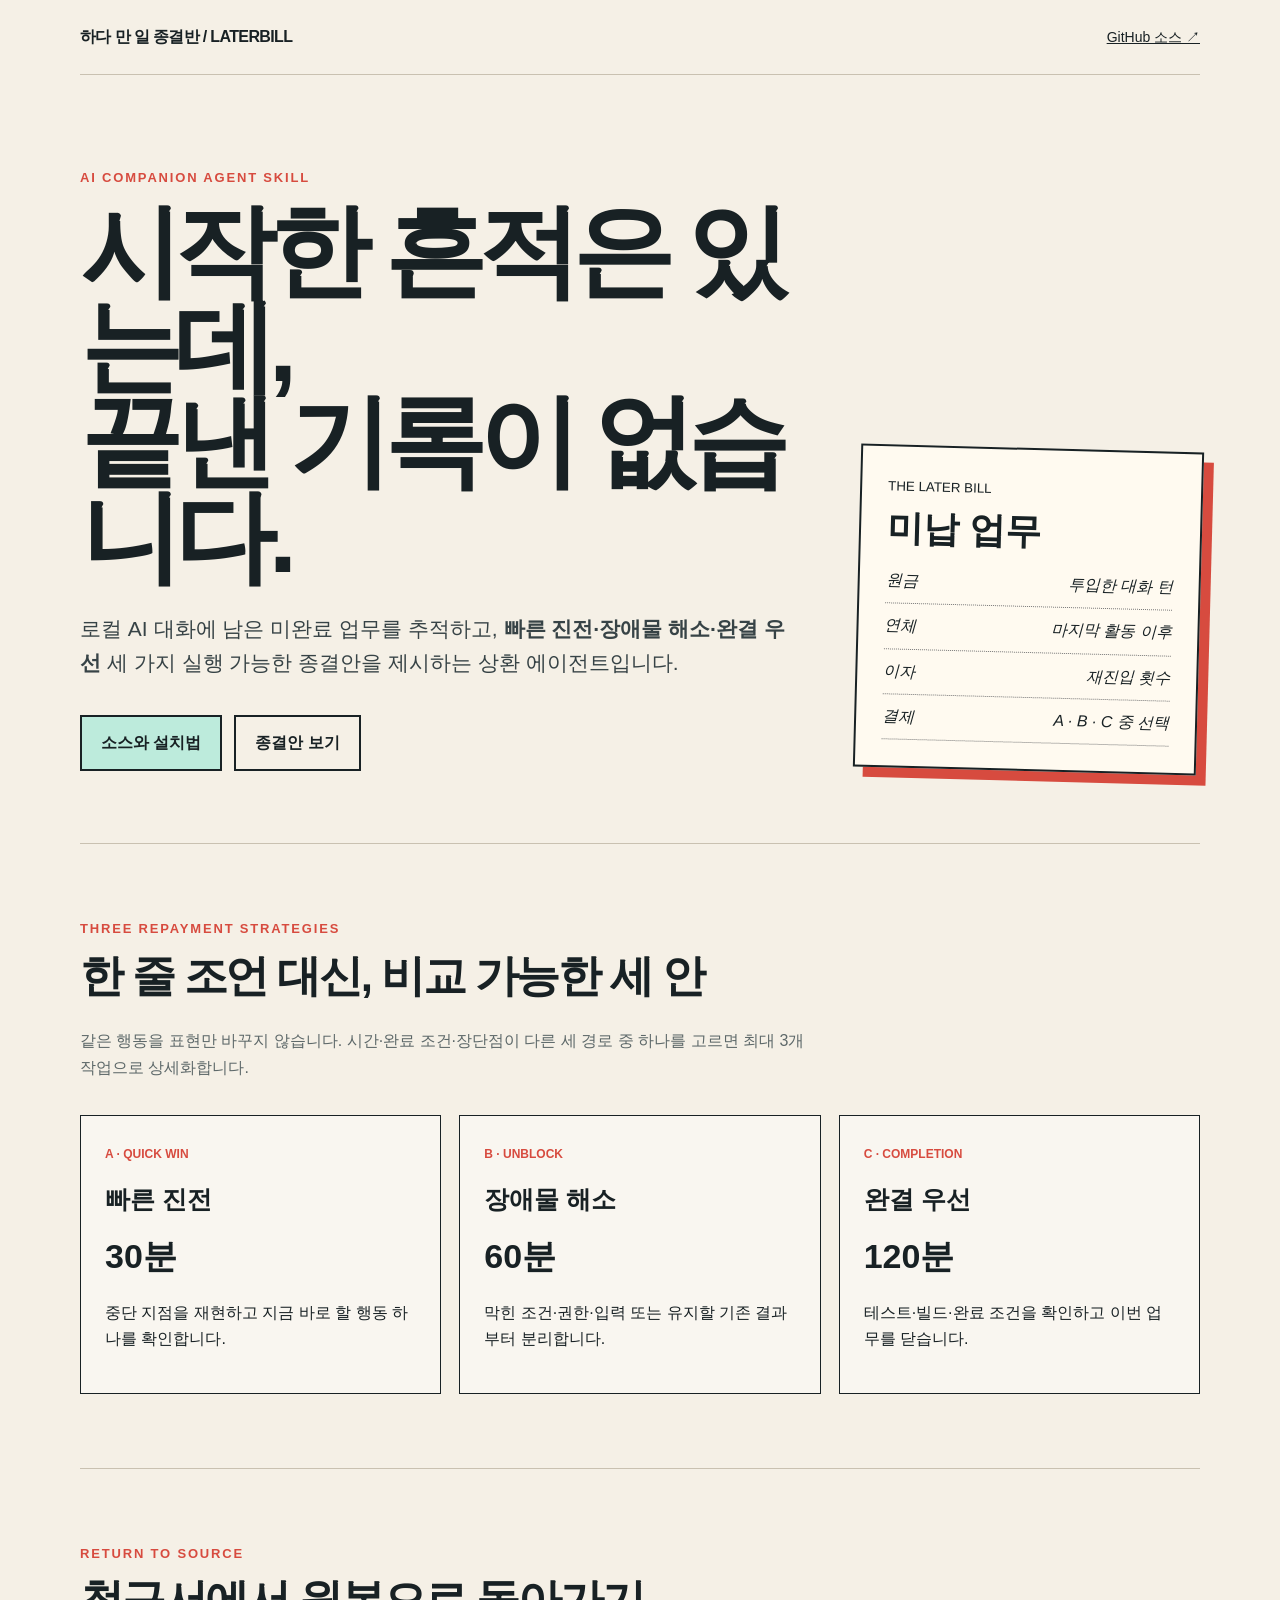
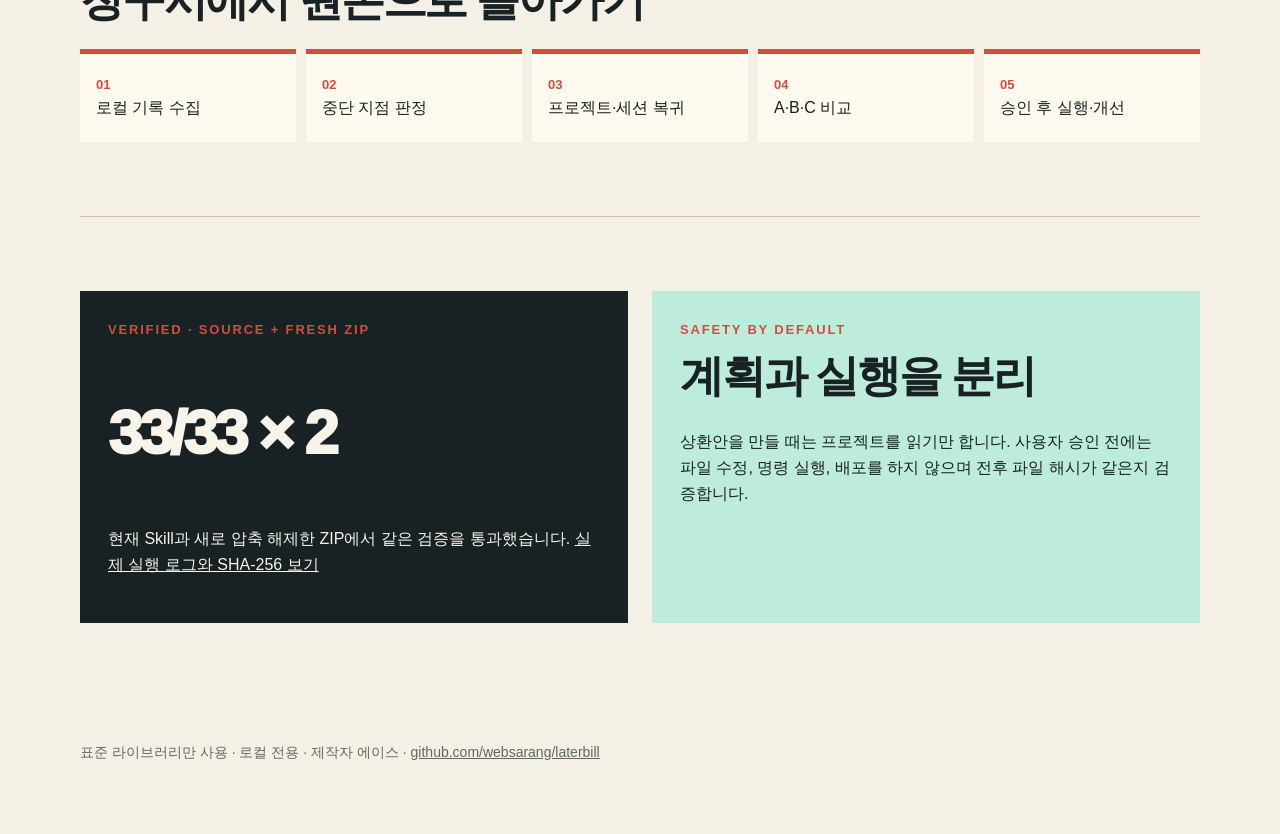
==== docs/index.html @ 199f3fdb "Publish Laterbill skillthon submission" ====
<!doctype html>
<html lang="ko">
<head>
  <meta charset="utf-8">
  <meta name="viewport" content="width=device-width,initial-scale=1">
  <meta name="description" content="로컬 AI 대화에 남은 미완료 업무를 추적하고, 세 가지 실행 가능한 종결안을 제시하는 상환 에이전트">
  <title>하다 만 일 종결반 · Laterbill</title>
  <style>
    :root{--ink:#182124;--paper:#f5f0e6;--red:#d74b3f;--mint:#bdebdc;--line:#c9c1b1;--muted:#5d6869}
    *{box-sizing:border-box}body{margin:0;background:var(--paper);color:var(--ink);font-family:"Pretendard","Noto Sans KR","Malgun Gothic",sans-serif;line-height:1.65}
    a{color:inherit}.wrap{width:min(1120px,calc(100% - 40px));margin:auto}.nav{display:flex;justify-content:space-between;align-items:center;padding:24px 0;border-bottom:1px solid var(--line)}
    .brand{font-weight:900;letter-spacing:-.04em}.nav a{font-size:14px}.hero{padding:92px 0 72px;display:grid;grid-template-columns:1.35fr .65fr;gap:64px;align-items:end}
    .eyebrow{font-size:13px;font-weight:800;letter-spacing:.14em;text-transform:uppercase;color:var(--red)}h1{font-size:clamp(52px,8vw,104px);line-height:.93;letter-spacing:-.075em;margin:14px 0 28px}
    .lead{font-size:21px;max-width:720px;color:#374346}.receipt{border:2px solid var(--ink);padding:26px;background:#fffaf0;box-shadow:10px 10px 0 var(--red);transform:rotate(1.5deg)}
    .receipt b{font-size:36px;display:block}.receipt span{display:flex;justify-content:space-between;border-bottom:1px dotted #777;padding:9px 0}.cta{display:flex;gap:12px;margin-top:34px;flex-wrap:wrap}.btn{padding:13px 19px;border:2px solid var(--ink);text-decoration:none;font-weight:800;background:var(--mint)}.btn.alt{background:transparent}
    section{padding:74px 0;border-top:1px solid var(--line)}h2{font-size:44px;letter-spacing:-.05em;margin:0 0 12px}.sub{color:var(--muted);max-width:740px;margin-bottom:34px}.grid3{display:grid;grid-template-columns:repeat(3,1fr);gap:18px}.card{border:1.5px solid var(--ink);padding:24px;background:rgba(255,255,255,.38)}.card .tag{font-size:12px;font-weight:900;color:var(--red)}.card h3{font-size:25px;margin:12px 0 8px}.card strong{font-size:34px}
    .flow{display:grid;grid-template-columns:repeat(5,1fr);gap:10px}.step{padding:20px 16px;border-top:5px solid var(--red);background:#fffaf0}.step b{display:block;font-size:13px;color:var(--red)}
    .proof{display:grid;grid-template-columns:1fr 1fr;gap:24px}.panel{padding:28px;background:var(--ink);color:#f8f4ea}.panel.light{background:var(--mint);color:var(--ink)}pre{white-space:pre-wrap;margin:0;font:14px/1.7 Consolas,monospace}.metric{font-size:62px;line-height:1;font-weight:950;letter-spacing:-.06em}
    footer{padding:44px 0 70px;color:var(--muted);font-size:14px}@media(max-width:800px){.hero,.proof{grid-template-columns:1fr}.grid3,.flow{grid-template-columns:1fr}.hero{padding-top:56px}h1{font-size:58px}}
  </style>
</head>
<body>
  <div class="wrap">
    <nav class="nav"><div class="brand">하다 만 일 종결반 / LATERBILL</div><a href="https://github.com/websarang/laterbill">GitHub 소스 ↗</a></nav>
    <header class="hero">
      <div><div class="eyebrow">AI Companion Agent Skill</div><h1>시작한 흔적은 있는데,<br>끝낸 기록이 없습니다.</h1><p class="lead">로컬 AI 대화에 남은 미완료 업무를 추적하고, <b>빠른 진전·장애물 해소·완결 우선</b> 세 가지 실행 가능한 종결안을 제시하는 상환 에이전트입니다.</p><div class="cta"><a class="btn" href="https://github.com/websarang/laterbill">소스와 설치법</a><a class="btn alt" href="evidence.html?slide=3">종결안 보기</a></div></div>
      <aside class="receipt"><small>THE LATER BILL</small><b>미납 업무</b><span><i>원금</i><em>투입한 대화 턴</em></span><span><i>연체</i><em>마지막 활동 이후</em></span><span><i>이자</i><em>재진입 횟수</em></span><span><i>결제</i><em>A · B · C 중 선택</em></span></aside>
    </header>
    <section><div class="eyebrow">Three repayment strategies</div><h2>한 줄 조언 대신, 비교 가능한 세 안</h2><p class="sub">같은 행동을 표현만 바꾸지 않습니다. 시간·완료 조건·장단점이 다른 세 경로 중 하나를 고르면 최대 3개 작업으로 상세화합니다.</p><div class="grid3"><article class="card"><span class="tag">A · QUICK WIN</span><h3>빠른 진전</h3><strong>30분</strong><p>중단 지점을 재현하고 지금 바로 할 행동 하나를 확인합니다.</p></article><article class="card"><span class="tag">B · UNBLOCK</span><h3>장애물 해소</h3><strong>60분</strong><p>막힌 조건·권한·입력 또는 유지할 기존 결과부터 분리합니다.</p></article><article class="card"><span class="tag">C · COMPLETION</span><h3>완결 우선</h3><strong>120분</strong><p>테스트·빌드·완료 조건을 확인하고 이번 업무를 닫습니다.</p></article></div></section>
    <section><div class="eyebrow">Return to source</div><h2>청구서에서 원본으로 돌아가기</h2><div class="flow"><div class="step"><b>01</b>로컬 기록 수집</div><div class="step"><b>02</b>중단 지점 판정</div><div class="step"><b>03</b>프로젝트·세션 복귀</div><div class="step"><b>04</b>A·B·C 비교</div><div class="step"><b>05</b>승인 후 실행·개선</div></div></section>
    <section><div class="proof"><div class="panel"><div class="eyebrow">VERIFIED · SOURCE + FRESH ZIP</div><p class="metric">33/33 × 2</p><p>현재 Skill과 새로 압축 해제한 ZIP에서 같은 검증을 통과했습니다. <a href="assets/proof/release-verification.txt">실제 실행 로그와 SHA-256 보기</a></p></div><div class="panel light"><div class="eyebrow">SAFETY BY DEFAULT</div><h2>계획과 실행을 분리</h2><p>상환안을 만들 때는 프로젝트를 읽기만 합니다. 사용자 승인 전에는 파일 수정, 명령 실행, 배포를 하지 않으며 전후 파일 해시가 같은지 검증합니다.</p></div></div></section>
    <footer>표준 라이브러리만 사용 · 로컬 전용 · 제작자 에이스 · <a href="https://github.com/websarang/laterbill">github.com/websarang/laterbill</a></footer>
  </div>
</body>
</html>
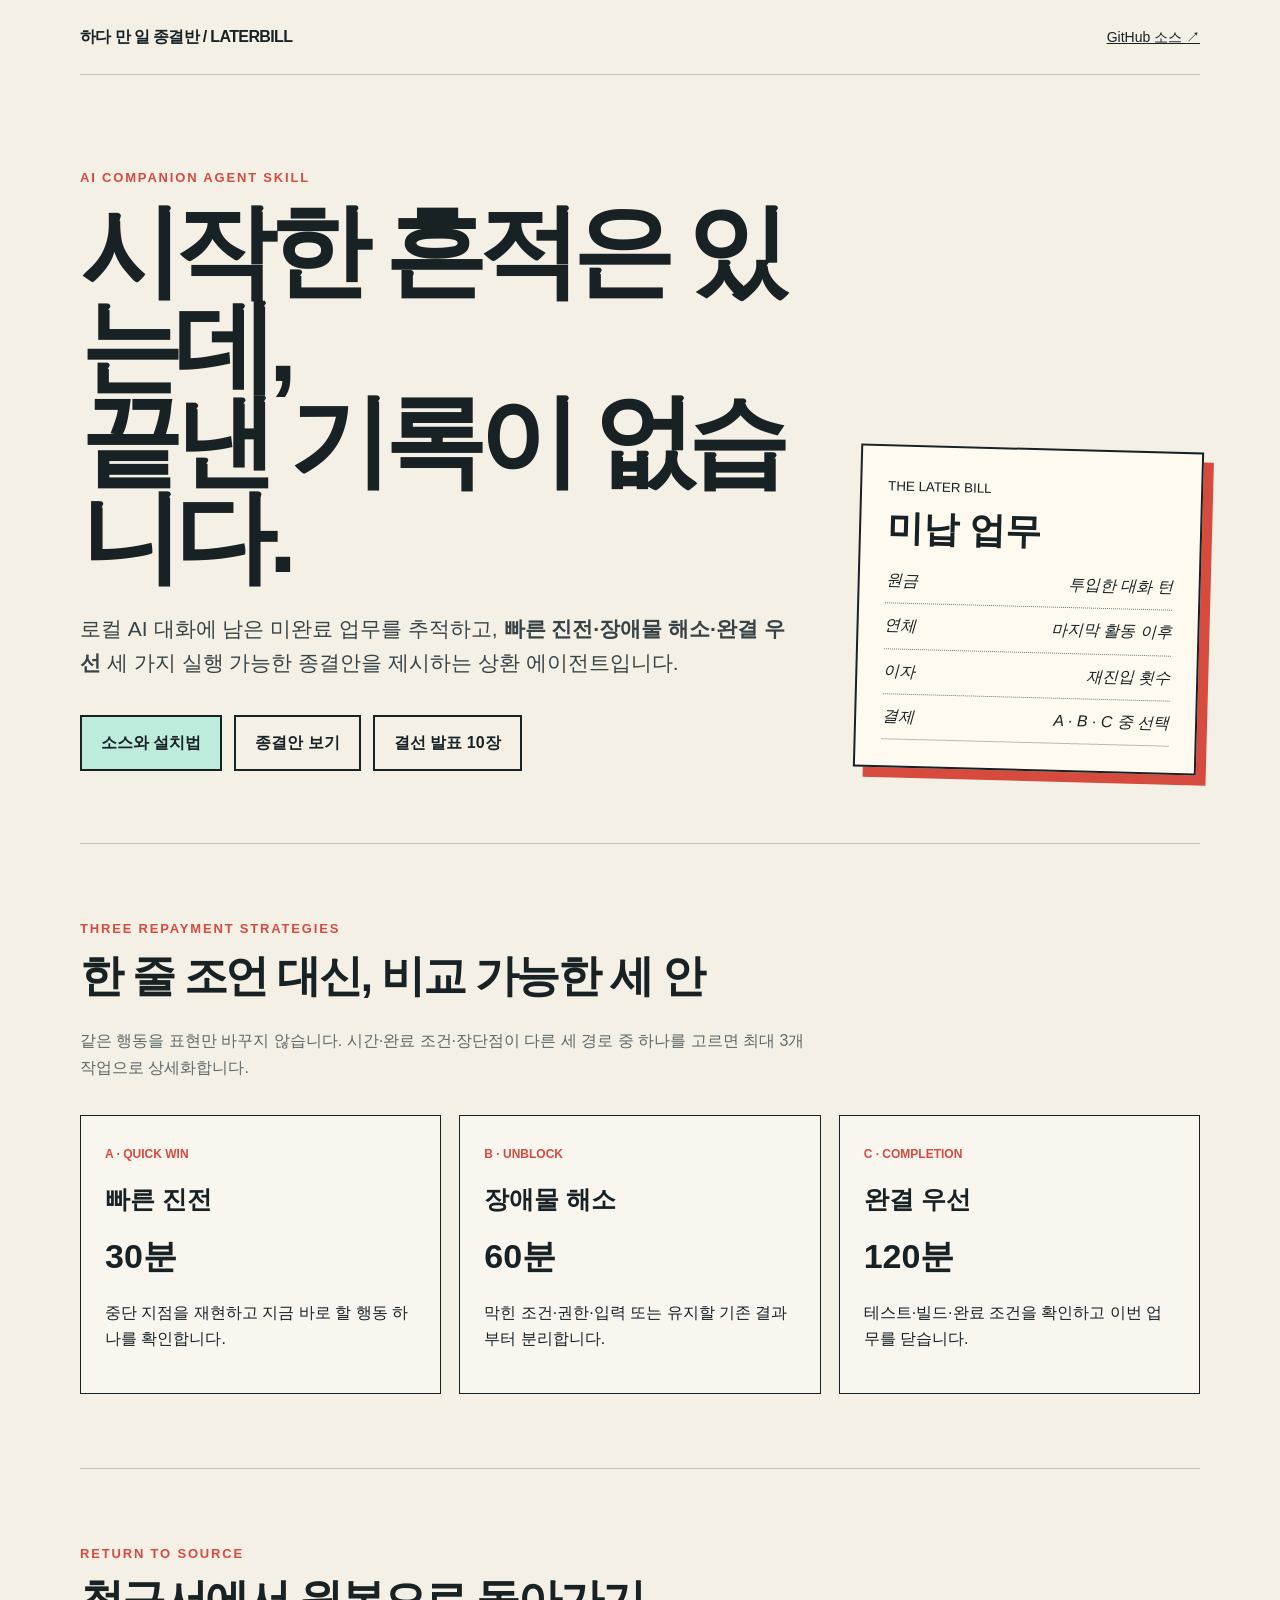
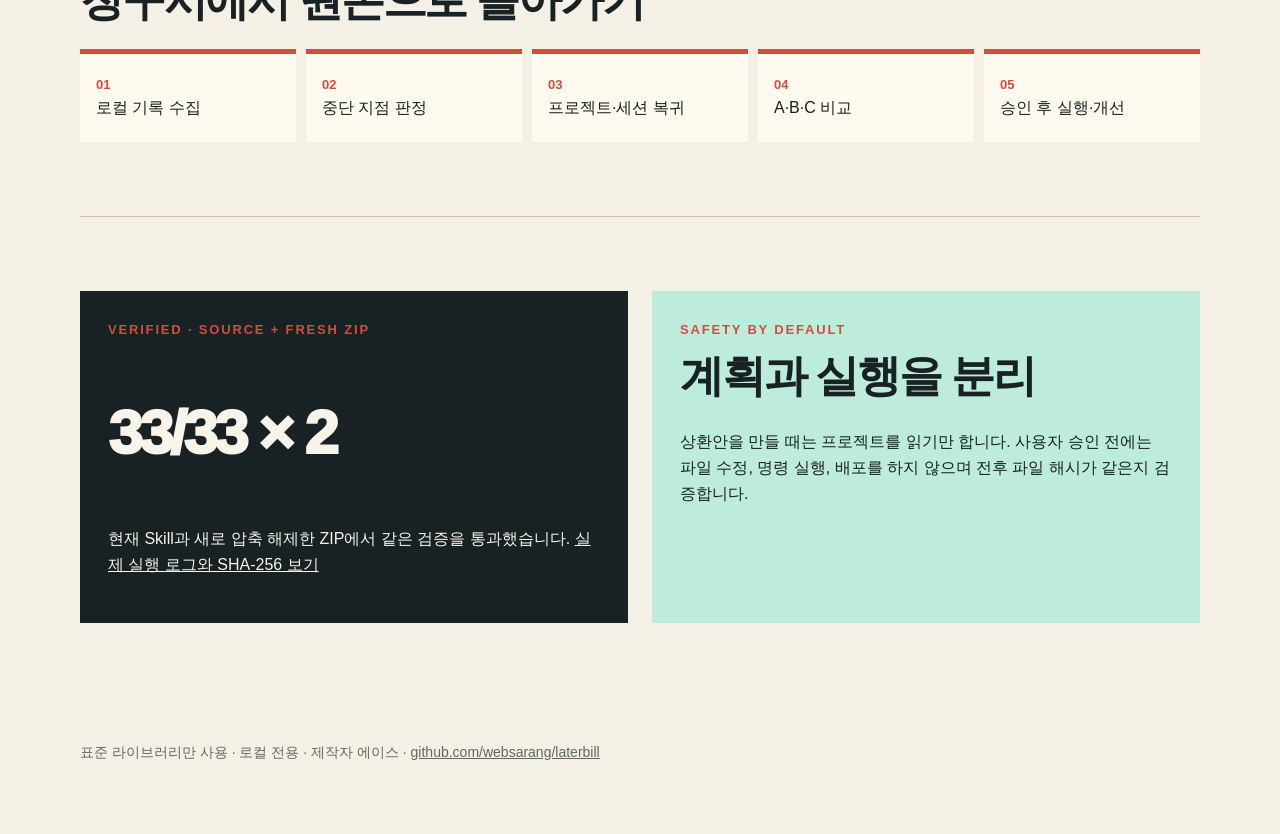
==== commit 867715ec: "docs: publish Laterbill finalist presentation" ====
--- a/docs/index.html
+++ b/docs/index.html
@@ -23,7 +23,7 @@
   <div class="wrap">
     <nav class="nav"><div class="brand">하다 만 일 종결반 / LATERBILL</div><a href="https://github.com/websarang/laterbill">GitHub 소스 ↗</a></nav>
     <header class="hero">
-      <div><div class="eyebrow">AI Companion Agent Skill</div><h1>시작한 흔적은 있는데,<br>끝낸 기록이 없습니다.</h1><p class="lead">로컬 AI 대화에 남은 미완료 업무를 추적하고, <b>빠른 진전·장애물 해소·완결 우선</b> 세 가지 실행 가능한 종결안을 제시하는 상환 에이전트입니다.</p><div class="cta"><a class="btn" href="https://github.com/websarang/laterbill">소스와 설치법</a><a class="btn alt" href="evidence.html?slide=3">종결안 보기</a></div></div>
+      <div><div class="eyebrow">AI Companion Agent Skill</div><h1>시작한 흔적은 있는데,<br>끝낸 기록이 없습니다.</h1><p class="lead">로컬 AI 대화에 남은 미완료 업무를 추적하고, <b>빠른 진전·장애물 해소·완결 우선</b> 세 가지 실행 가능한 종결안을 제시하는 상환 에이전트입니다.</p><div class="cta"><a class="btn" href="https://github.com/websarang/laterbill">소스와 설치법</a><a class="btn alt" href="evidence.html?slide=3">종결안 보기</a><a class="btn alt" href="presentation/">결선 발표 10장</a></div></div>
       <aside class="receipt"><small>THE LATER BILL</small><b>미납 업무</b><span><i>원금</i><em>투입한 대화 턴</em></span><span><i>연체</i><em>마지막 활동 이후</em></span><span><i>이자</i><em>재진입 횟수</em></span><span><i>결제</i><em>A · B · C 중 선택</em></span></aside>
     </header>
     <section><div class="eyebrow">Three repayment strategies</div><h2>한 줄 조언 대신, 비교 가능한 세 안</h2><p class="sub">같은 행동을 표현만 바꾸지 않습니다. 시간·완료 조건·장단점이 다른 세 경로 중 하나를 고르면 최대 3개 작업으로 상세화합니다.</p><div class="grid3"><article class="card"><span class="tag">A · QUICK WIN</span><h3>빠른 진전</h3><strong>30분</strong><p>중단 지점을 재현하고 지금 바로 할 행동 하나를 확인합니다.</p></article><article class="card"><span class="tag">B · UNBLOCK</span><h3>장애물 해소</h3><strong>60분</strong><p>막힌 조건·권한·입력 또는 유지할 기존 결과부터 분리합니다.</p></article><article class="card"><span class="tag">C · COMPLETION</span><h3>완결 우선</h3><strong>120분</strong><p>테스트·빌드·완료 조건을 확인하고 이번 업무를 닫습니다.</p></article></div></section>
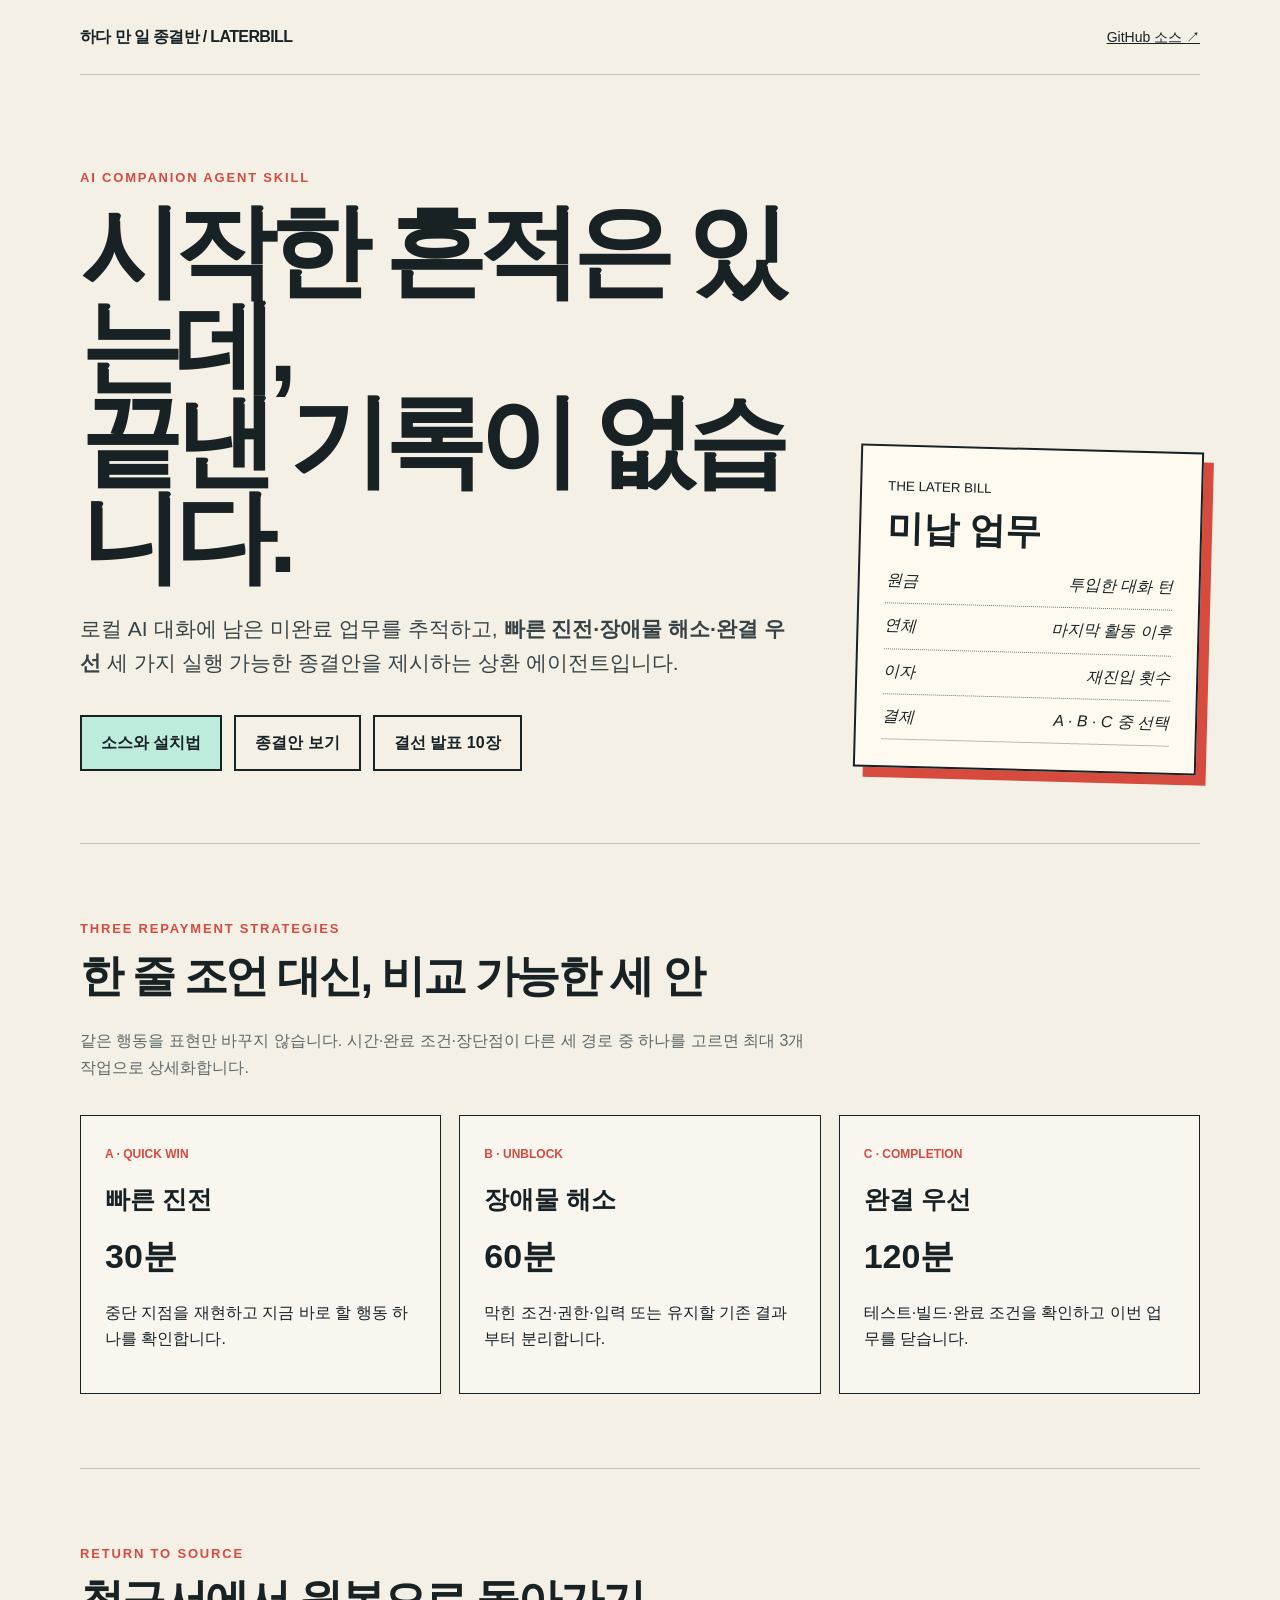
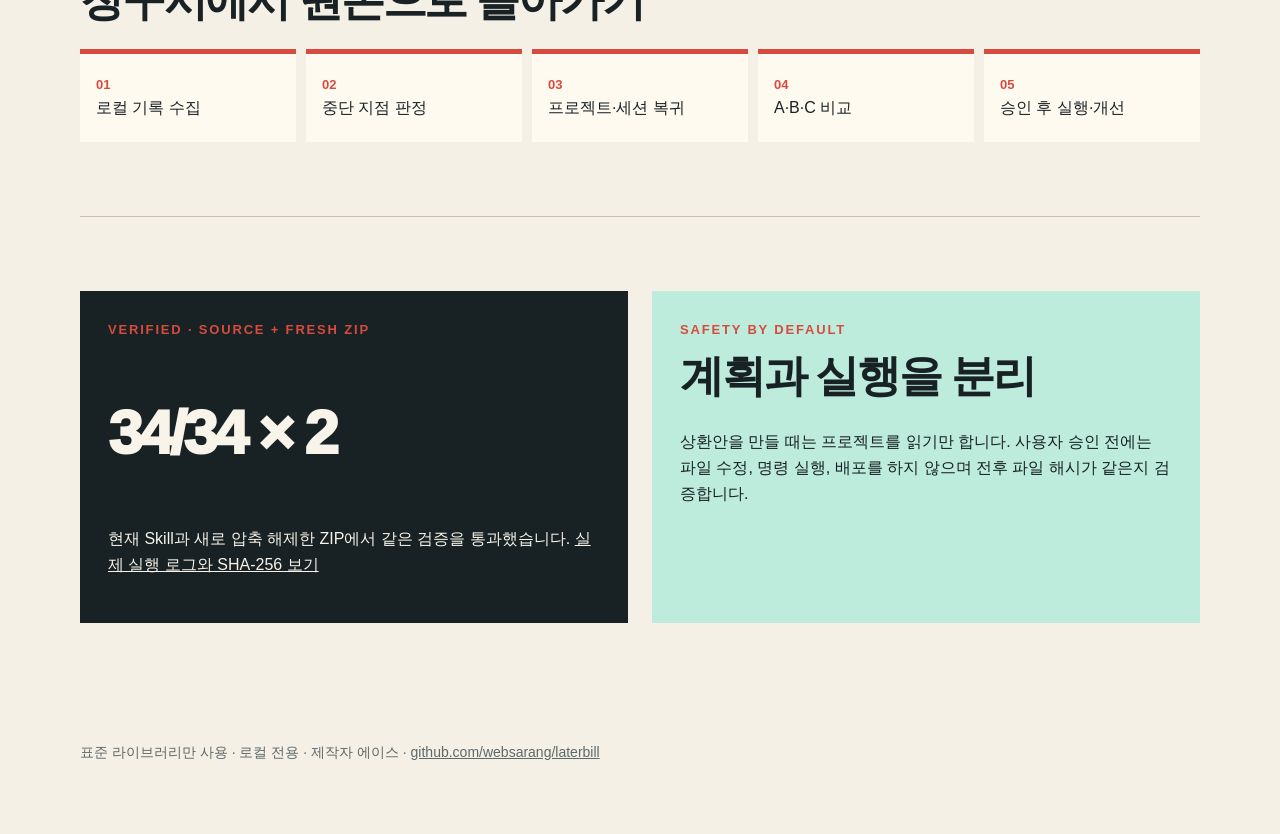
==== commit a0da6057: "feat: add automatic and manual bill issuance" ====
--- a/docs/index.html
+++ b/docs/index.html
@@ -28,7 +28,7 @@
     </header>
     <section><div class="eyebrow">Three repayment strategies</div><h2>한 줄 조언 대신, 비교 가능한 세 안</h2><p class="sub">같은 행동을 표현만 바꾸지 않습니다. 시간·완료 조건·장단점이 다른 세 경로 중 하나를 고르면 최대 3개 작업으로 상세화합니다.</p><div class="grid3"><article class="card"><span class="tag">A · QUICK WIN</span><h3>빠른 진전</h3><strong>30분</strong><p>중단 지점을 재현하고 지금 바로 할 행동 하나를 확인합니다.</p></article><article class="card"><span class="tag">B · UNBLOCK</span><h3>장애물 해소</h3><strong>60분</strong><p>막힌 조건·권한·입력 또는 유지할 기존 결과부터 분리합니다.</p></article><article class="card"><span class="tag">C · COMPLETION</span><h3>완결 우선</h3><strong>120분</strong><p>테스트·빌드·완료 조건을 확인하고 이번 업무를 닫습니다.</p></article></div></section>
     <section><div class="eyebrow">Return to source</div><h2>청구서에서 원본으로 돌아가기</h2><div class="flow"><div class="step"><b>01</b>로컬 기록 수집</div><div class="step"><b>02</b>중단 지점 판정</div><div class="step"><b>03</b>프로젝트·세션 복귀</div><div class="step"><b>04</b>A·B·C 비교</div><div class="step"><b>05</b>승인 후 실행·개선</div></div></section>
-    <section><div class="proof"><div class="panel"><div class="eyebrow">VERIFIED · SOURCE + FRESH ZIP</div><p class="metric">33/33 × 2</p><p>현재 Skill과 새로 압축 해제한 ZIP에서 같은 검증을 통과했습니다. <a href="assets/proof/release-verification.txt">실제 실행 로그와 SHA-256 보기</a></p></div><div class="panel light"><div class="eyebrow">SAFETY BY DEFAULT</div><h2>계획과 실행을 분리</h2><p>상환안을 만들 때는 프로젝트를 읽기만 합니다. 사용자 승인 전에는 파일 수정, 명령 실행, 배포를 하지 않으며 전후 파일 해시가 같은지 검증합니다.</p></div></div></section>
+    <section><div class="proof"><div class="panel"><div class="eyebrow">VERIFIED · SOURCE + FRESH ZIP</div><p class="metric">34/34 × 2</p><p>현재 Skill과 새로 압축 해제한 ZIP에서 같은 검증을 통과했습니다. <a href="assets/proof/release-verification.txt">실제 실행 로그와 SHA-256 보기</a></p></div><div class="panel light"><div class="eyebrow">SAFETY BY DEFAULT</div><h2>계획과 실행을 분리</h2><p>상환안을 만들 때는 프로젝트를 읽기만 합니다. 사용자 승인 전에는 파일 수정, 명령 실행, 배포를 하지 않으며 전후 파일 해시가 같은지 검증합니다.</p></div></div></section>
     <footer>표준 라이브러리만 사용 · 로컬 전용 · 제작자 에이스 · <a href="https://github.com/websarang/laterbill">github.com/websarang/laterbill</a></footer>
   </div>
 </body>
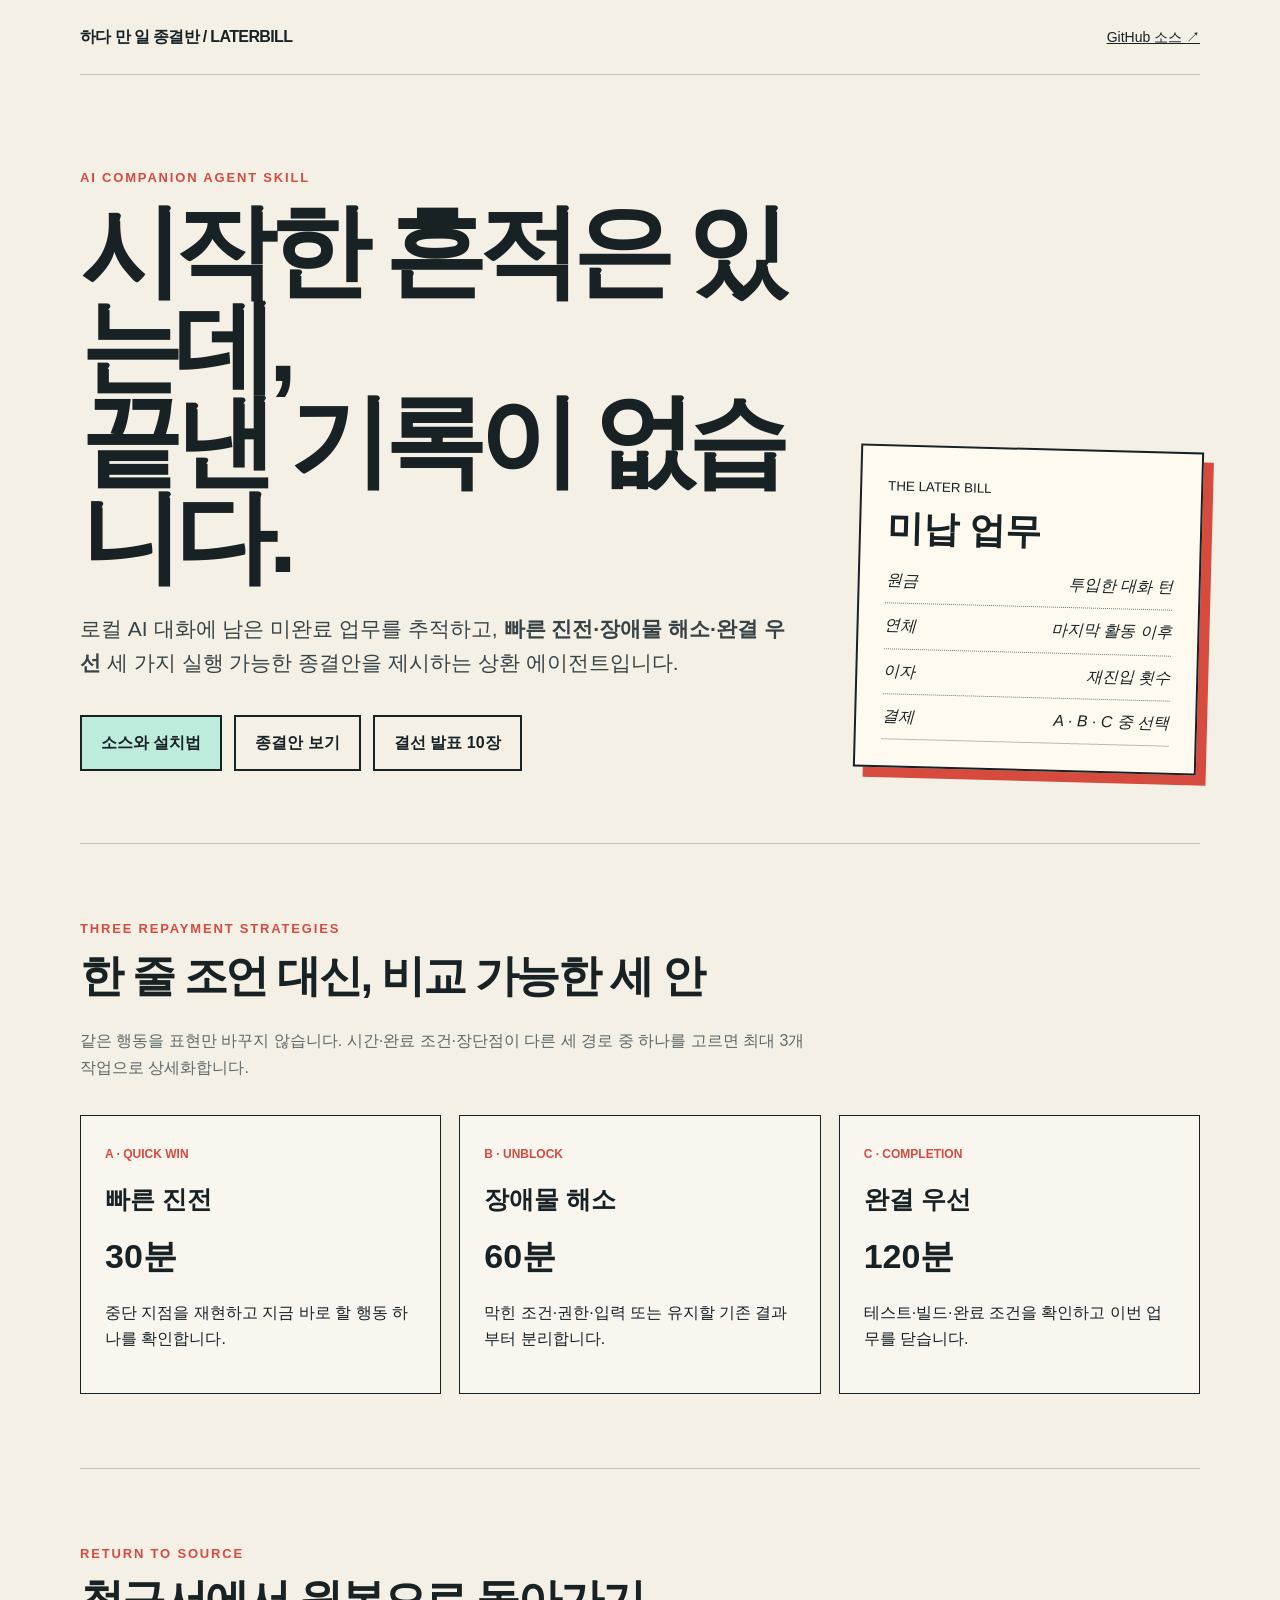
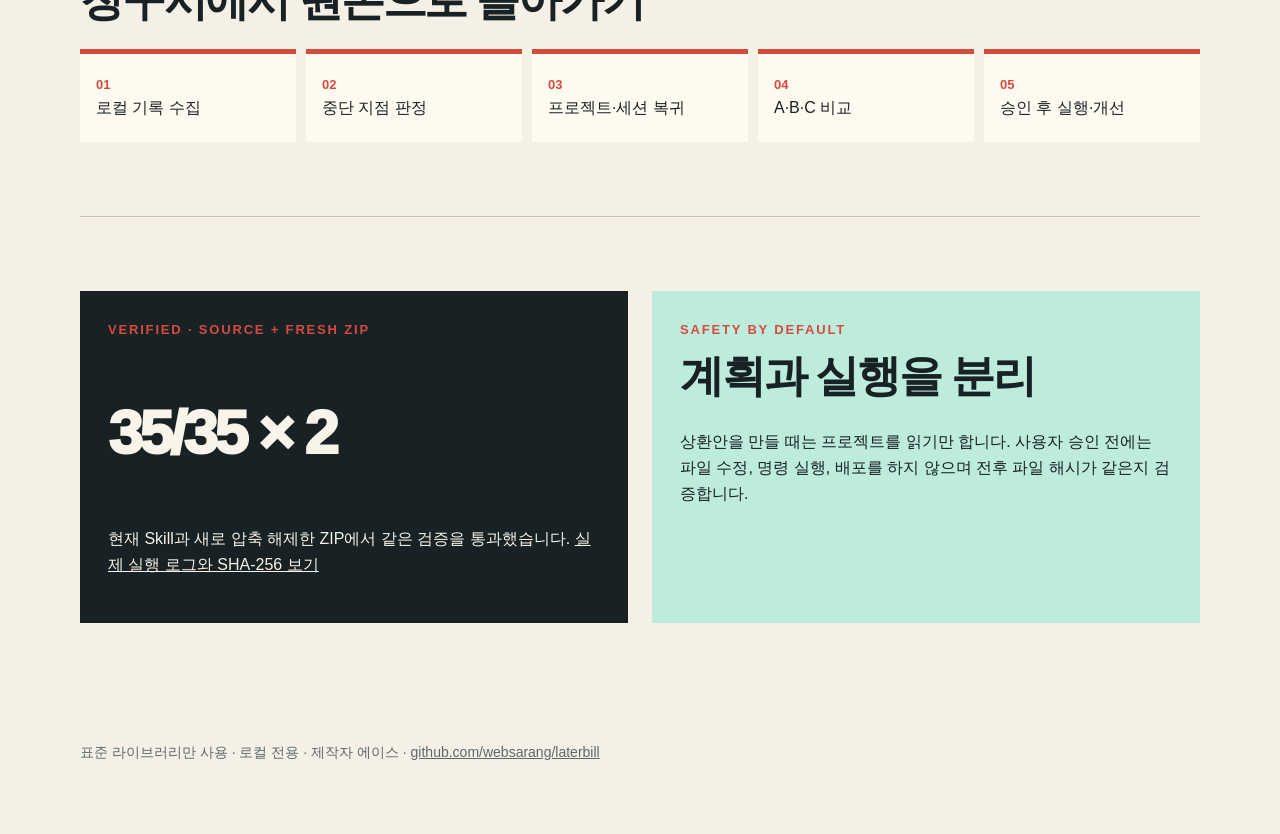
==== commit 7082feea: "feat: show text bill and open matching HTML" ====
--- a/docs/index.html
+++ b/docs/index.html
@@ -28,7 +28,7 @@
     </header>
     <section><div class="eyebrow">Three repayment strategies</div><h2>한 줄 조언 대신, 비교 가능한 세 안</h2><p class="sub">같은 행동을 표현만 바꾸지 않습니다. 시간·완료 조건·장단점이 다른 세 경로 중 하나를 고르면 최대 3개 작업으로 상세화합니다.</p><div class="grid3"><article class="card"><span class="tag">A · QUICK WIN</span><h3>빠른 진전</h3><strong>30분</strong><p>중단 지점을 재현하고 지금 바로 할 행동 하나를 확인합니다.</p></article><article class="card"><span class="tag">B · UNBLOCK</span><h3>장애물 해소</h3><strong>60분</strong><p>막힌 조건·권한·입력 또는 유지할 기존 결과부터 분리합니다.</p></article><article class="card"><span class="tag">C · COMPLETION</span><h3>완결 우선</h3><strong>120분</strong><p>테스트·빌드·완료 조건을 확인하고 이번 업무를 닫습니다.</p></article></div></section>
     <section><div class="eyebrow">Return to source</div><h2>청구서에서 원본으로 돌아가기</h2><div class="flow"><div class="step"><b>01</b>로컬 기록 수집</div><div class="step"><b>02</b>중단 지점 판정</div><div class="step"><b>03</b>프로젝트·세션 복귀</div><div class="step"><b>04</b>A·B·C 비교</div><div class="step"><b>05</b>승인 후 실행·개선</div></div></section>
-    <section><div class="proof"><div class="panel"><div class="eyebrow">VERIFIED · SOURCE + FRESH ZIP</div><p class="metric">34/34 × 2</p><p>현재 Skill과 새로 압축 해제한 ZIP에서 같은 검증을 통과했습니다. <a href="assets/proof/release-verification.txt">실제 실행 로그와 SHA-256 보기</a></p></div><div class="panel light"><div class="eyebrow">SAFETY BY DEFAULT</div><h2>계획과 실행을 분리</h2><p>상환안을 만들 때는 프로젝트를 읽기만 합니다. 사용자 승인 전에는 파일 수정, 명령 실행, 배포를 하지 않으며 전후 파일 해시가 같은지 검증합니다.</p></div></div></section>
+    <section><div class="proof"><div class="panel"><div class="eyebrow">VERIFIED · SOURCE + FRESH ZIP</div><p class="metric">35/35 × 2</p><p>현재 Skill과 새로 압축 해제한 ZIP에서 같은 검증을 통과했습니다. <a href="assets/proof/release-verification.txt">실제 실행 로그와 SHA-256 보기</a></p></div><div class="panel light"><div class="eyebrow">SAFETY BY DEFAULT</div><h2>계획과 실행을 분리</h2><p>상환안을 만들 때는 프로젝트를 읽기만 합니다. 사용자 승인 전에는 파일 수정, 명령 실행, 배포를 하지 않으며 전후 파일 해시가 같은지 검증합니다.</p></div></div></section>
     <footer>표준 라이브러리만 사용 · 로컬 전용 · 제작자 에이스 · <a href="https://github.com/websarang/laterbill">github.com/websarang/laterbill</a></footer>
   </div>
 </body>
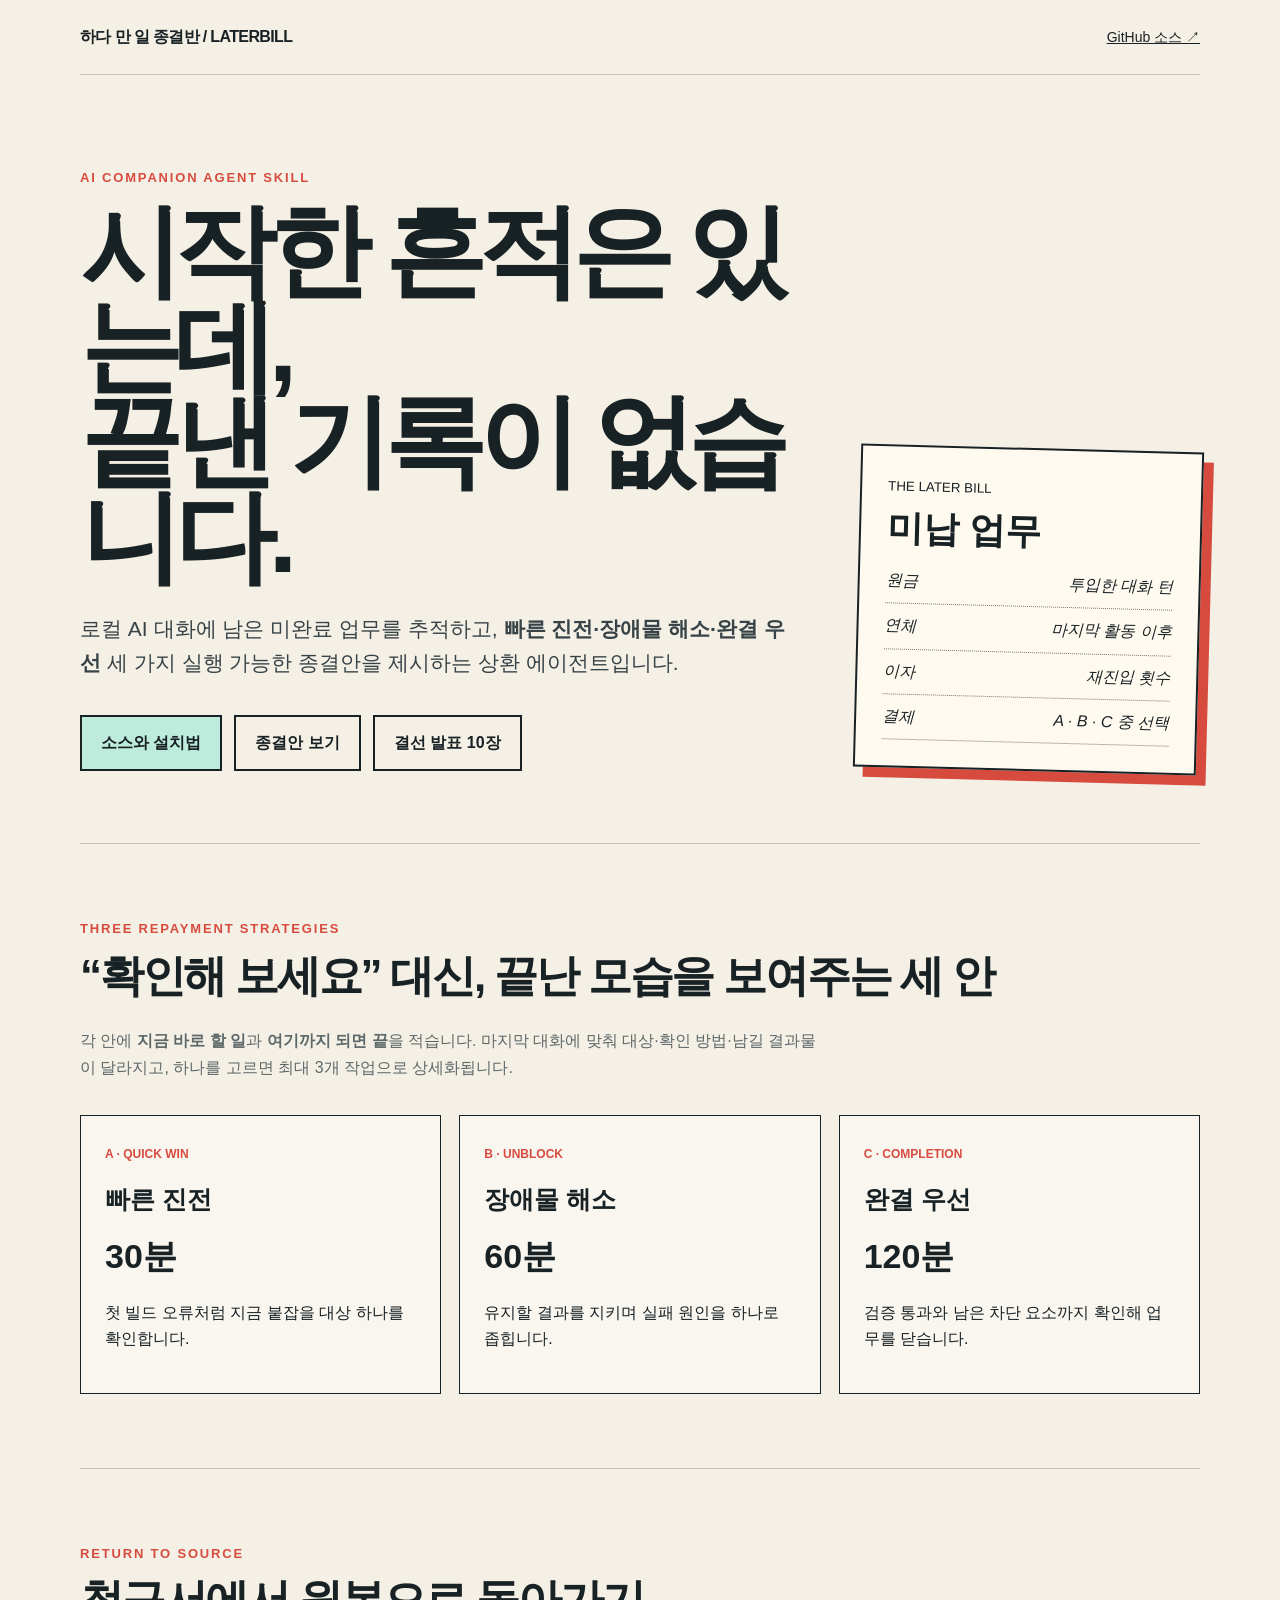
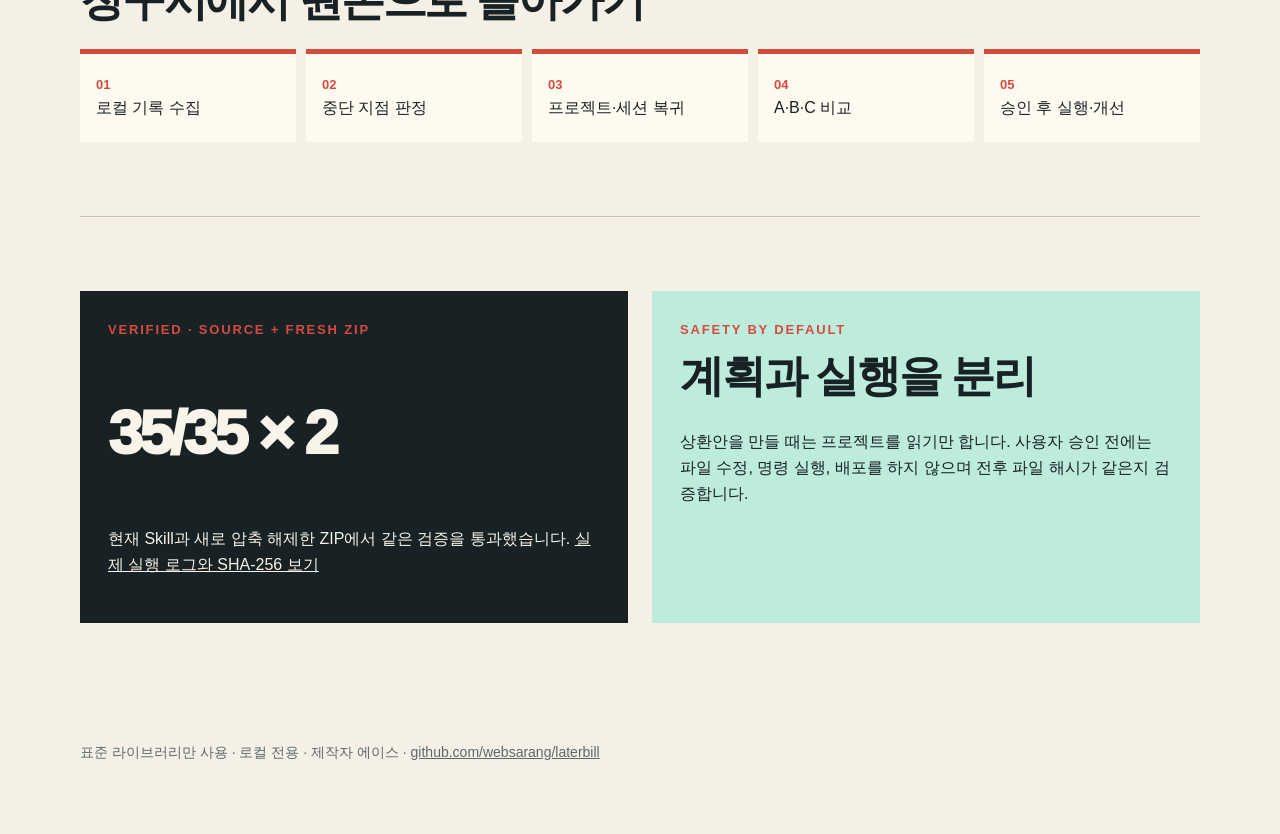
==== commit 31dcb291: "feat: make repayment actions concrete" ====
--- a/docs/index.html
+++ b/docs/index.html
@@ -26,7 +26,7 @@
       <div><div class="eyebrow">AI Companion Agent Skill</div><h1>시작한 흔적은 있는데,<br>끝낸 기록이 없습니다.</h1><p class="lead">로컬 AI 대화에 남은 미완료 업무를 추적하고, <b>빠른 진전·장애물 해소·완결 우선</b> 세 가지 실행 가능한 종결안을 제시하는 상환 에이전트입니다.</p><div class="cta"><a class="btn" href="https://github.com/websarang/laterbill">소스와 설치법</a><a class="btn alt" href="evidence.html?slide=3">종결안 보기</a><a class="btn alt" href="presentation/">결선 발표 10장</a></div></div>
       <aside class="receipt"><small>THE LATER BILL</small><b>미납 업무</b><span><i>원금</i><em>투입한 대화 턴</em></span><span><i>연체</i><em>마지막 활동 이후</em></span><span><i>이자</i><em>재진입 횟수</em></span><span><i>결제</i><em>A · B · C 중 선택</em></span></aside>
     </header>
-    <section><div class="eyebrow">Three repayment strategies</div><h2>한 줄 조언 대신, 비교 가능한 세 안</h2><p class="sub">같은 행동을 표현만 바꾸지 않습니다. 시간·완료 조건·장단점이 다른 세 경로 중 하나를 고르면 최대 3개 작업으로 상세화합니다.</p><div class="grid3"><article class="card"><span class="tag">A · QUICK WIN</span><h3>빠른 진전</h3><strong>30분</strong><p>중단 지점을 재현하고 지금 바로 할 행동 하나를 확인합니다.</p></article><article class="card"><span class="tag">B · UNBLOCK</span><h3>장애물 해소</h3><strong>60분</strong><p>막힌 조건·권한·입력 또는 유지할 기존 결과부터 분리합니다.</p></article><article class="card"><span class="tag">C · COMPLETION</span><h3>완결 우선</h3><strong>120분</strong><p>테스트·빌드·완료 조건을 확인하고 이번 업무를 닫습니다.</p></article></div></section>
+    <section><div class="eyebrow">Three repayment strategies</div><h2>“확인해 보세요” 대신, 끝난 모습을 보여주는 세 안</h2><p class="sub">각 안에 <b>지금 바로 할 일</b>과 <b>여기까지 되면 끝</b>을 적습니다. 마지막 대화에 맞춰 대상·확인 방법·남길 결과물이 달라지고, 하나를 고르면 최대 3개 작업으로 상세화됩니다.</p><div class="grid3"><article class="card"><span class="tag">A · QUICK WIN</span><h3>빠른 진전</h3><strong>30분</strong><p>첫 빌드 오류처럼 지금 붙잡을 대상 하나를 확인합니다.</p></article><article class="card"><span class="tag">B · UNBLOCK</span><h3>장애물 해소</h3><strong>60분</strong><p>유지할 결과를 지키며 실패 원인을 하나로 좁힙니다.</p></article><article class="card"><span class="tag">C · COMPLETION</span><h3>완결 우선</h3><strong>120분</strong><p>검증 통과와 남은 차단 요소까지 확인해 업무를 닫습니다.</p></article></div></section>
     <section><div class="eyebrow">Return to source</div><h2>청구서에서 원본으로 돌아가기</h2><div class="flow"><div class="step"><b>01</b>로컬 기록 수집</div><div class="step"><b>02</b>중단 지점 판정</div><div class="step"><b>03</b>프로젝트·세션 복귀</div><div class="step"><b>04</b>A·B·C 비교</div><div class="step"><b>05</b>승인 후 실행·개선</div></div></section>
     <section><div class="proof"><div class="panel"><div class="eyebrow">VERIFIED · SOURCE + FRESH ZIP</div><p class="metric">35/35 × 2</p><p>현재 Skill과 새로 압축 해제한 ZIP에서 같은 검증을 통과했습니다. <a href="assets/proof/release-verification.txt">실제 실행 로그와 SHA-256 보기</a></p></div><div class="panel light"><div class="eyebrow">SAFETY BY DEFAULT</div><h2>계획과 실행을 분리</h2><p>상환안을 만들 때는 프로젝트를 읽기만 합니다. 사용자 승인 전에는 파일 수정, 명령 실행, 배포를 하지 않으며 전후 파일 해시가 같은지 검증합니다.</p></div></div></section>
     <footer>표준 라이브러리만 사용 · 로컬 전용 · 제작자 에이스 · <a href="https://github.com/websarang/laterbill">github.com/websarang/laterbill</a></footer>
